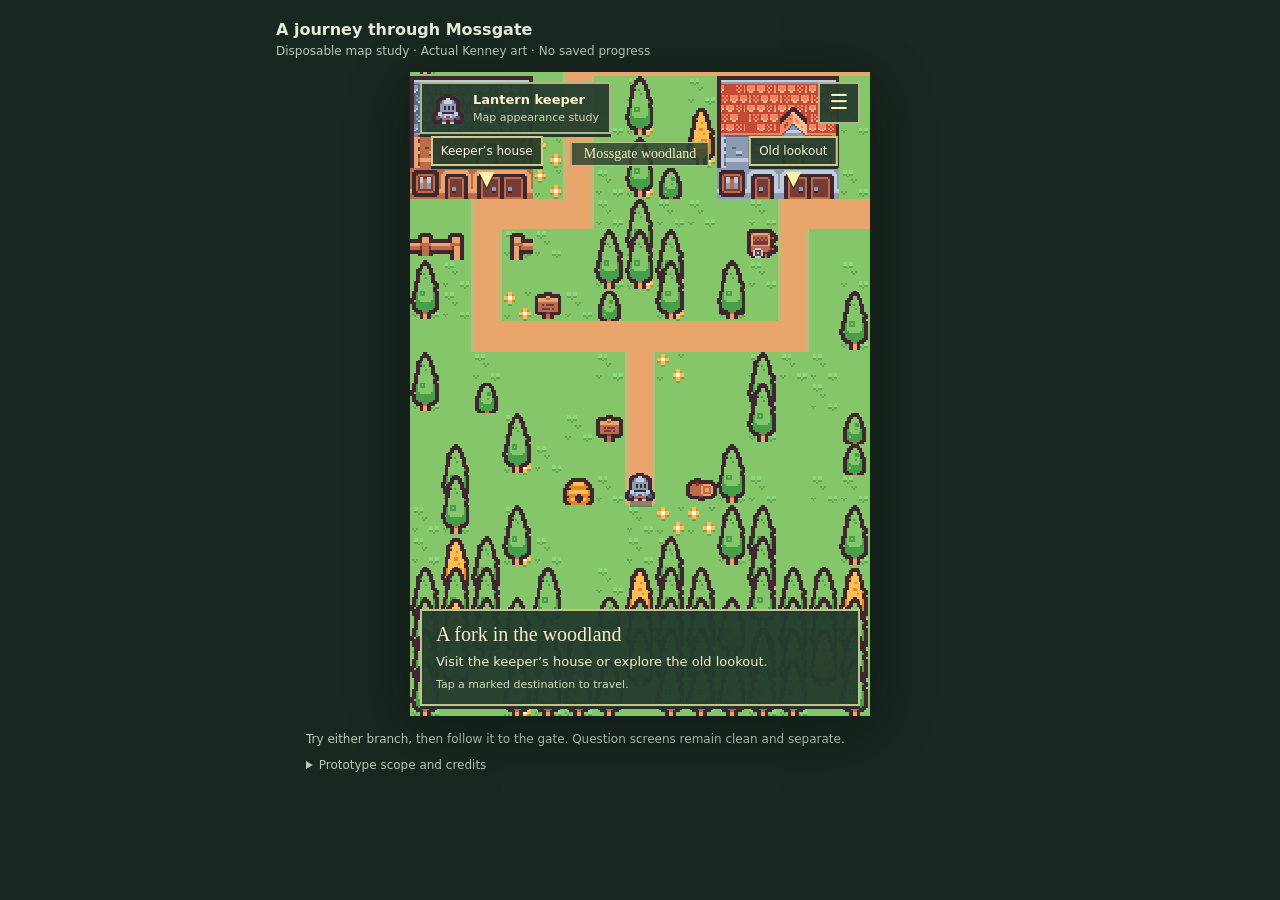
==== prototypes/visual-comparison/journey-prototype.html @ 514b17a7 "Capture disposable close-up world journey prototype" ====
<!doctype html>
<!-- DISPOSABLE: close-up selectable route with camera-follow travel. Not production game code. -->
<html lang="en">
<head>
<meta charset="utf-8"><meta name="viewport" content="width=device-width,initial-scale=1">
<title>Mossgate journey — map prototype</title>
<style>
*{box-sizing:border-box}body{margin:0;background:#18271f;color:#e8eddb;font:15px/1.5 system-ui,sans-serif}
button{font:inherit;cursor:pointer}button:focus-visible{outline:3px solid #fff6b3;outline-offset:3px}
.intro{max-width:760px;margin:18px auto 12px;padding:0 16px;display:flex;gap:14px;align-items:center;justify-content:space-between}.intro p{margin:0;font-size:12px;color:#bac9b3}.intro strong{font-size:16px}
.shell{position:relative;width:min(100%,460px);margin:auto;background:#7fbc63;overflow:hidden;isolation:isolate;box-shadow:0 12px 60px #0005}
canvas{width:100%;height:auto;display:block;image-rendering:pixelated;aspect-ratio:240/336}
.hud{position:absolute;inset:10px 10px auto;display:flex;align-items:flex-start;justify-content:space-between;gap:8px;pointer-events:none}
.heroHud{background:#263e2ef2;border:2px solid #aeb785;box-shadow:0 3px 0 #26352b;display:flex;gap:9px;padding:6px 10px;color:#fff1c5;align-items:center}.portrait{width:32px;height:32px;background:url(assets/tiny-dungeon.png);background-size:384px 352px;background-position:0 -256px;image-rendering:pixelated}
.heroHud small{font-size:11px;color:#d1dbb4;display:block}.heroHud strong{font-size:13px;display:block}.menu{pointer-events:auto;width:42px;height:42px;border:2px solid #aeb785;background:#263e2ef2;color:#fff1c5;font-size:21px}
.location{position:absolute;top:70px;left:50%;transform:translateX(-50%);color:#ffefc1;background:#314632db;border:1px solid #bac58b;padding:3px 12px;font:14px Georgia,serif;white-space:nowrap;pointer-events:none}
.destinations{position:absolute;inset:0;pointer-events:none}.destination{position:absolute;transform:translate(-50%,-100%);pointer-events:auto;display:flex;flex-direction:column;align-items:center;gap:2px;background:transparent;border:0;color:#fff6d7;text-shadow:0 2px #253529;font-size:12px;min-width:80px;min-height:52px;padding:5px}
.destination .badge{background:#293d2cf2;border:2px solid #d1cb90;padding:4px 8px;box-shadow:0 3px #203124;white-space:nowrap}.destination .tip{color:#fff0aa;font-size:20px;line-height:1}
.destination:hover .badge,.destination:focus-visible .badge{background:#536a3c;border-color:#fff2bd}
.destination:disabled{pointer-events:none;opacity:.5}
.bottom{position:absolute;inset:auto 10px 10px;background:#253d2ef5;border:2px solid #c5c18c;box-shadow:0 3px #243325;padding:11px 14px;color:#f6edce}
.bottom h1{font:20px/1.2 Georgia,serif;margin:0 0 6px}.bottom p{margin:0;font-size:13px}.bottom small{display:block;color:#cfdbb4;font-size:11px;margin-top:5px}
.bottom button,.modal button{border:1px solid #d2c686;background:#4b653e;color:#fff5d4;padding:9px 15px;margin-top:10px;min-height:44px;box-shadow:0 2px #182c20}.bottom button{width:100%}
.modal{position:absolute;inset:88px 24px auto;background:#263c2bf7;border:3px solid #b9b77c;padding:20px;box-shadow:0 8px 40px #0009;z-index:4}.modal h2{font:23px Georgia,serif;margin:0 0 12px}.modal p{font-size:14px}.modal button{display:block;width:100%}.modal .muted{color:#cfdbb4}
.footer{max-width:700px;margin:14px auto 24px;padding:0 16px;color:#bac9b3;font-size:12px}.footer a{color:#e5dfad}.footer details{margin-top:8px}.footer button{background:none;border:1px solid #6c8364;color:#e9edcf;padding:7px 12px}
[hidden]{display:none!important}
@media(max-width:500px){.intro{margin:10px 0}.intro strong{font-size:14px}.intro p{font-size:11px}.shell{box-shadow:none}.location{top:64px}}
@media(prefers-reduced-motion:reduce){*{scroll-behavior:auto!important}}
</style>
</head>
<body>
<header class="intro"><div><strong>A journey through Mossgate</strong><p>Disposable map study · Actual Kenney art · No saved progress</p></div></header>
<main class="shell" aria-label="Close-up journey through a branching woodland route">
<canvas id="map" width="240" height="336" aria-label="Pixel-art woodland, houses and paths. Select a marked destination to move the hero along its path."></canvas>
<div class="hud"><div class="heroHud"><div class="portrait" aria-hidden="true"></div><div><strong>Lantern keeper</strong><small>Map appearance study</small></div></div><button class="menu" id="menu" aria-label="Open journey menu">☰</button></div>
<div class="location">Mossgate woodland</div>
<div class="destinations" id="destinations" aria-label="Available destinations"></div>
<section class="bottom" aria-live="polite"><h1 id="heading">A fork in the woodland</h1><p id="description">Visit the keeper’s house or explore the old lookout.</p><small id="hint">Tap a destination in the world. Your hero follows the path.</small><button id="continue" hidden>Continue the journey</button></section>
<section class="modal" id="modal" aria-label="Journey menu" hidden><h2>Your journey</h2><p id="where">At the woodland entrance.</p><p class="muted">This example tests scenery, camera movement and destination selection. Encounters are placeholders.</p><button id="reset">Restart map example</button><button id="close">Return to journey</button></section>
</main>
<footer class="footer">Try either branch, then follow it to the gate. Question screens remain clean and separate.
<details><summary>Prototype scope and credits</summary><p>Kenney Tiny Town 1.1 and Tiny Dungeon 1.0, CC0. Terrain layout, marker controls and movement are authored for this throwaway study. No Pokémon assets or code are used. This is an authored route, not direct free movement. No combat, rewards, saves or offline installer is implemented.</p><p><a href="assets/Tiny-Town-LICENSE.txt">Tiny Town license</a> · <a href="assets/Tiny-Dungeon-LICENSE.txt">Tiny Dungeon license</a></p><p id="state"></p></details>
</footer>
<script src="journey-prototype.js"></script>
</body>
</html>
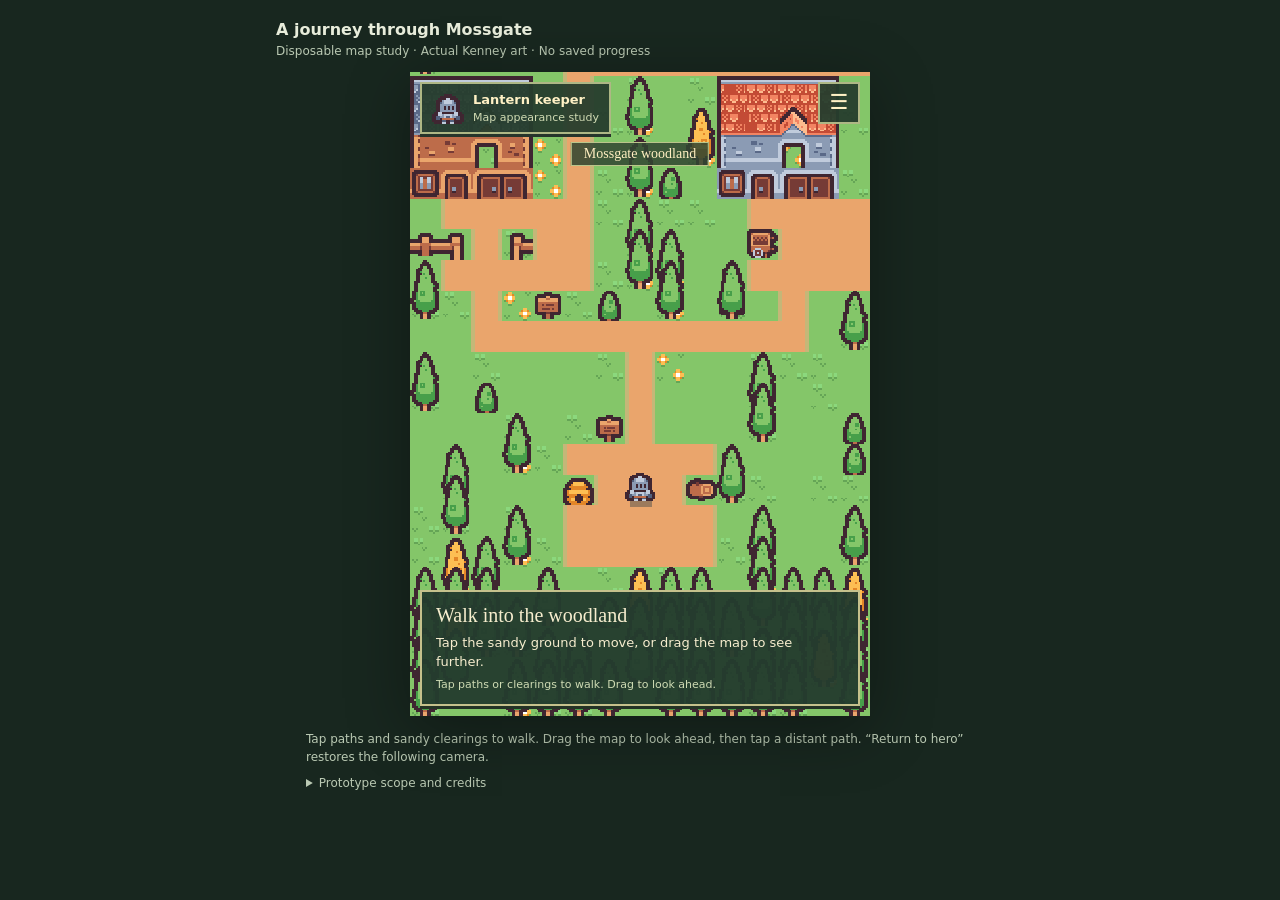
==== commit 9c64a25c: "Try bounded tap to walk and draggable map camera" ====
--- a/prototypes/visual-comparison/journey-prototype.html
+++ b/prototypes/visual-comparison/journey-prototype.html
@@ -9,11 +9,12 @@
 button{font:inherit;cursor:pointer}button:focus-visible{outline:3px solid #fff6b3;outline-offset:3px}
 .intro{max-width:760px;margin:18px auto 12px;padding:0 16px;display:flex;gap:14px;align-items:center;justify-content:space-between}.intro p{margin:0;font-size:12px;color:#bac9b3}.intro strong{font-size:16px}
 .shell{position:relative;width:min(100%,460px);margin:auto;background:#7fbc63;overflow:hidden;isolation:isolate;box-shadow:0 12px 60px #0005}
-canvas{width:100%;height:auto;display:block;image-rendering:pixelated;aspect-ratio:240/336}
+canvas{width:100%;height:auto;display:block;image-rendering:pixelated;aspect-ratio:240/336;touch-action:none;cursor:crosshair}
 .hud{position:absolute;inset:10px 10px auto;display:flex;align-items:flex-start;justify-content:space-between;gap:8px;pointer-events:none}
 .heroHud{background:#263e2ef2;border:2px solid #aeb785;box-shadow:0 3px 0 #26352b;display:flex;gap:9px;padding:6px 10px;color:#fff1c5;align-items:center}.portrait{width:32px;height:32px;background:url(assets/tiny-dungeon.png);background-size:384px 352px;background-position:0 -256px;image-rendering:pixelated}
 .heroHud small{font-size:11px;color:#d1dbb4;display:block}.heroHud strong{font-size:13px;display:block}.menu{pointer-events:auto;width:42px;height:42px;border:2px solid #aeb785;background:#263e2ef2;color:#fff1c5;font-size:21px}
 .location{position:absolute;top:70px;left:50%;transform:translateX(-50%);color:#ffefc1;background:#314632db;border:1px solid #bac58b;padding:3px 12px;font:14px Georgia,serif;white-space:nowrap;pointer-events:none}
+.recenter{position:absolute;right:10px;top:106px;z-index:2;min-height:44px;padding:7px 10px;border:2px solid #c5c18c;background:#263e2ef2;color:#fff1c5}
 .destinations{position:absolute;inset:0;pointer-events:none}.destination{position:absolute;transform:translate(-50%,-100%);pointer-events:auto;display:flex;flex-direction:column;align-items:center;gap:2px;background:transparent;border:0;color:#fff6d7;text-shadow:0 2px #253529;font-size:12px;min-width:80px;min-height:52px;padding:5px}
 .destination .badge{background:#293d2cf2;border:2px solid #d1cb90;padding:4px 8px;box-shadow:0 3px #203124;white-space:nowrap}.destination .tip{color:#fff0aa;font-size:20px;line-height:1}
 .destination:hover .badge,.destination:focus-visible .badge{background:#536a3c;border-color:#fff2bd}
@@ -31,15 +32,16 @@
 <body>
 <header class="intro"><div><strong>A journey through Mossgate</strong><p>Disposable map study · Actual Kenney art · No saved progress</p></div></header>
 <main class="shell" aria-label="Close-up journey through a branching woodland route">
-<canvas id="map" width="240" height="336" aria-label="Pixel-art woodland, houses and paths. Select a marked destination to move the hero along its path."></canvas>
+<canvas id="map" width="240" height="336" aria-label="Tap a path or clearing to walk there. Drag the map to look ahead. Named destination buttons also support keyboard travel."></canvas>
 <div class="hud"><div class="heroHud"><div class="portrait" aria-hidden="true"></div><div><strong>Lantern keeper</strong><small>Map appearance study</small></div></div><button class="menu" id="menu" aria-label="Open journey menu">☰</button></div>
 <div class="location">Mossgate woodland</div>
+<button class="recenter" id="recenter" hidden>Return to hero</button>
 <div class="destinations" id="destinations" aria-label="Available destinations"></div>
 <section class="bottom" aria-live="polite"><h1 id="heading">A fork in the woodland</h1><p id="description">Visit the keeper’s house or explore the old lookout.</p><small id="hint">Tap a destination in the world. Your hero follows the path.</small><button id="continue" hidden>Continue the journey</button></section>
 <section class="modal" id="modal" aria-label="Journey menu" hidden><h2>Your journey</h2><p id="where">At the woodland entrance.</p><p class="muted">This example tests scenery, camera movement and destination selection. Encounters are placeholders.</p><button id="reset">Restart map example</button><button id="close">Return to journey</button></section>
 </main>
-<footer class="footer">Try either branch, then follow it to the gate. Question screens remain clean and separate.
-<details><summary>Prototype scope and credits</summary><p>Kenney Tiny Town 1.1 and Tiny Dungeon 1.0, CC0. Terrain layout, marker controls and movement are authored for this throwaway study. No Pokémon assets or code are used. This is an authored route, not direct free movement. No combat, rewards, saves or offline installer is implemented.</p><p><a href="assets/Tiny-Town-LICENSE.txt">Tiny Town license</a> · <a href="assets/Tiny-Dungeon-LICENSE.txt">Tiny Dungeon license</a></p><p id="state"></p></details>
+<footer class="footer">Tap paths and sandy clearings to walk. Drag the map to look ahead, then tap a distant path. “Return to hero” restores the following camera.
+<details><summary>Prototype scope and credits</summary><p>Kenney Tiny Town 1.1 and Tiny Dungeon 1.0, CC0. Terrain layout, marker controls and movement are authored for this throwaway study. No Pokémon assets or code are used. Bounded tap-to-walk is an experiment; movement is limited to paths and clearings. Encounter gating is not tested. No combat, rewards, saves or offline installer is implemented.</p><p><a href="assets/Tiny-Town-LICENSE.txt">Tiny Town license</a> · <a href="assets/Tiny-Dungeon-LICENSE.txt">Tiny Dungeon license</a></p><p id="state"></p></details>
 </footer>
 <script src="journey-prototype.js"></script>
 </body>
